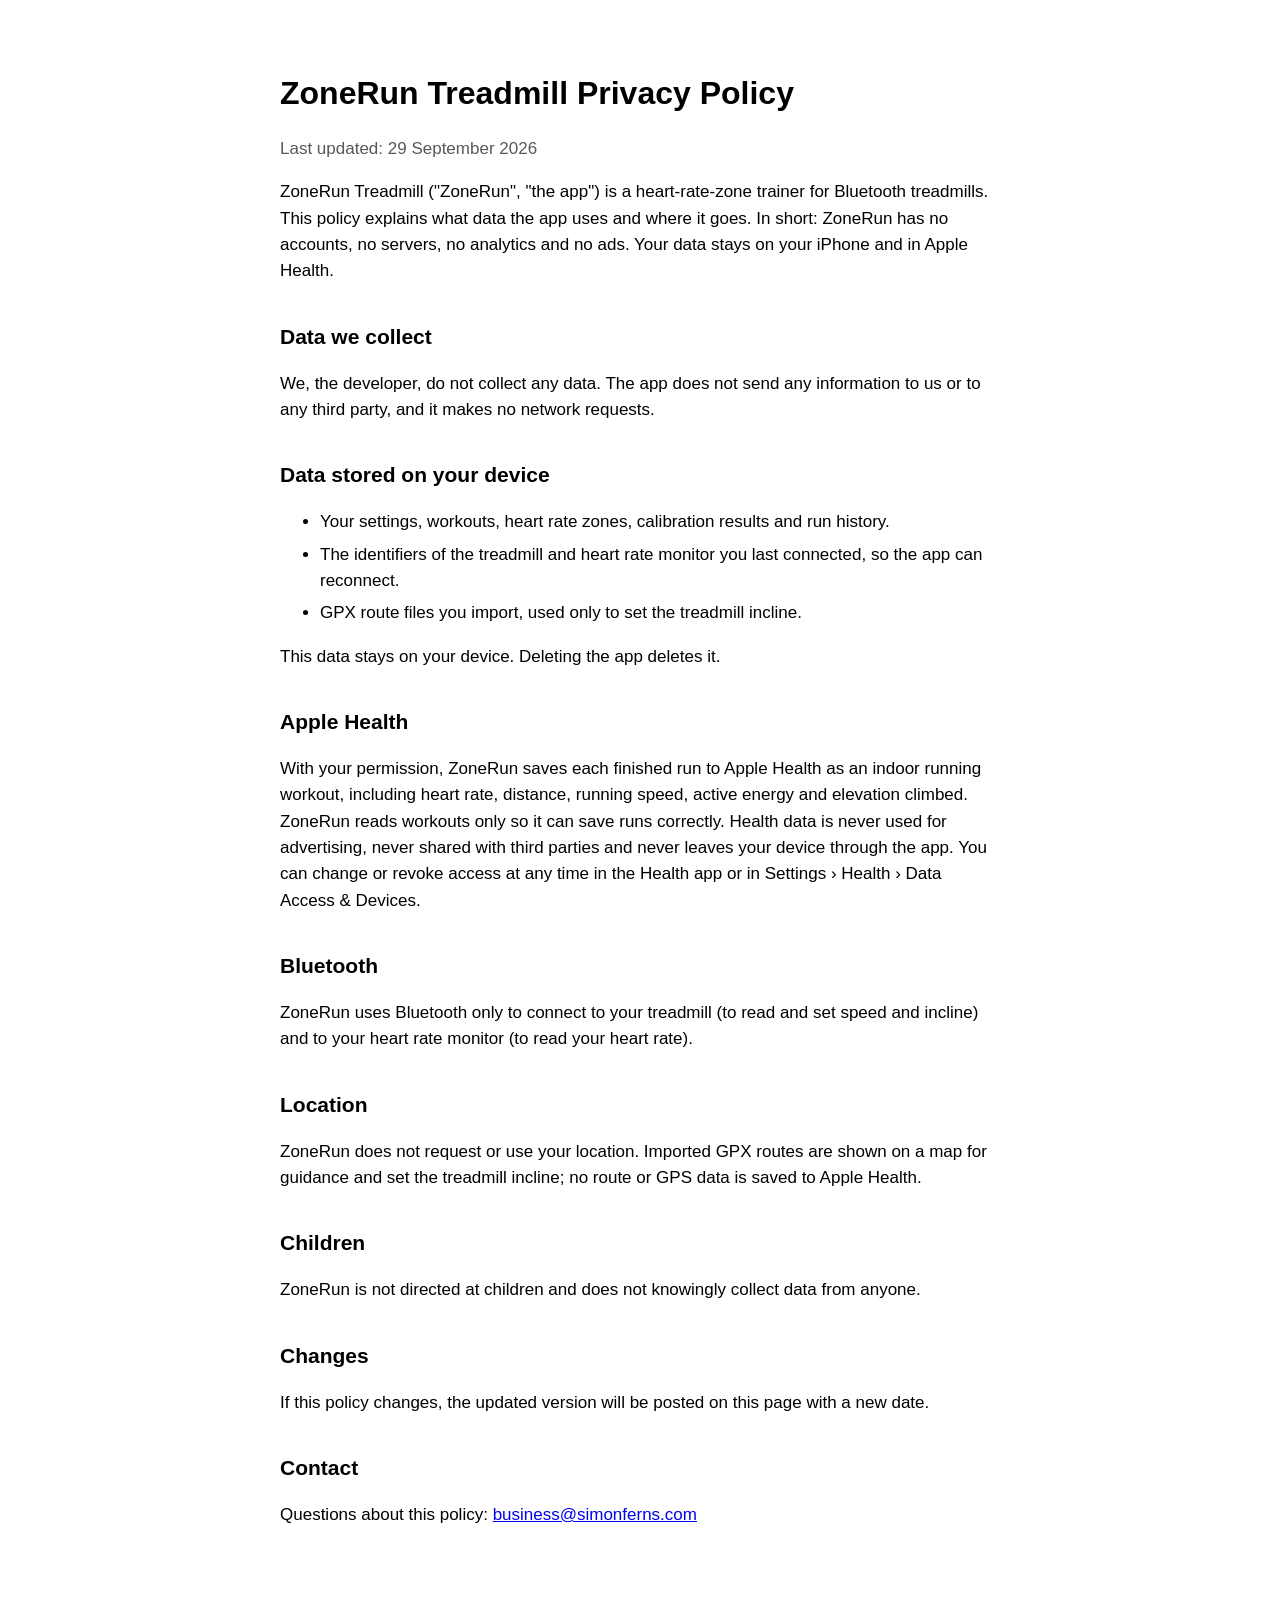
==== privacy.html @ 606d6ba1 "ZoneRun privacy policy and support page Co-authored-by: Cursor <cursoragent@cursor.com>" ====
<!DOCTYPE html>
<html lang="en">
<head>
<meta charset="utf-8">
<meta name="viewport" content="width=device-width, initial-scale=1">
<title>ZoneRun Treadmill – Privacy Policy</title>
<style>
  :root { color-scheme: light dark; }
  body { font: 17px/1.55 -apple-system, BlinkMacSystemFont, "Segoe UI", sans-serif; max-width: 720px;
         margin: 0 auto; padding: 48px 24px 80px; }
  h1 { font-size: 32px; margin-bottom: 4px; }
  h2 { font-size: 21px; margin-top: 36px; }
  .muted { opacity: 0.65; }
  li { margin: 6px 0; }
</style>
</head>
<body>
<h1>ZoneRun Treadmill Privacy Policy</h1>
<p class="muted">Last updated: 29 September 2026</p>

<p>ZoneRun Treadmill ("ZoneRun", "the app") is a heart-rate-zone trainer for Bluetooth treadmills. This policy
explains what data the app uses and where it goes. In short: ZoneRun has no accounts, no servers, no analytics
and no ads. Your data stays on your iPhone and in Apple Health.</p>

<h2>Data we collect</h2>
<p>We, the developer, do not collect any data. The app does not send any information to us or to any third party,
and it makes no network requests.</p>

<h2>Data stored on your device</h2>
<ul>
  <li>Your settings, workouts, heart rate zones, calibration results and run history.</li>
  <li>The identifiers of the treadmill and heart rate monitor you last connected, so the app can reconnect.</li>
  <li>GPX route files you import, used only to set the treadmill incline.</li>
</ul>
<p>This data stays on your device. Deleting the app deletes it.</p>

<h2>Apple Health</h2>
<p>With your permission, ZoneRun saves each finished run to Apple Health as an indoor running workout, including
heart rate, distance, running speed, active energy and elevation climbed. ZoneRun reads workouts only so it can
save runs correctly. Health data is never used for advertising, never shared with third parties and never leaves
your device through the app. You can change or revoke access at any time in the Health app or in
Settings › Health › Data Access &amp; Devices.</p>

<h2>Bluetooth</h2>
<p>ZoneRun uses Bluetooth only to connect to your treadmill (to read and set speed and incline) and to your heart
rate monitor (to read your heart rate).</p>

<h2>Location</h2>
<p>ZoneRun does not request or use your location. Imported GPX routes are shown on a map for guidance and set the
treadmill incline; no route or GPS data is saved to Apple Health.</p>

<h2>Children</h2>
<p>ZoneRun is not directed at children and does not knowingly collect data from anyone.</p>

<h2>Changes</h2>
<p>If this policy changes, the updated version will be posted on this page with a new date.</p>

<h2>Contact</h2>
<p>Questions about this policy: <a href="mailto:business@simonferns.com">business@simonferns.com</a></p>
</body>
</html>
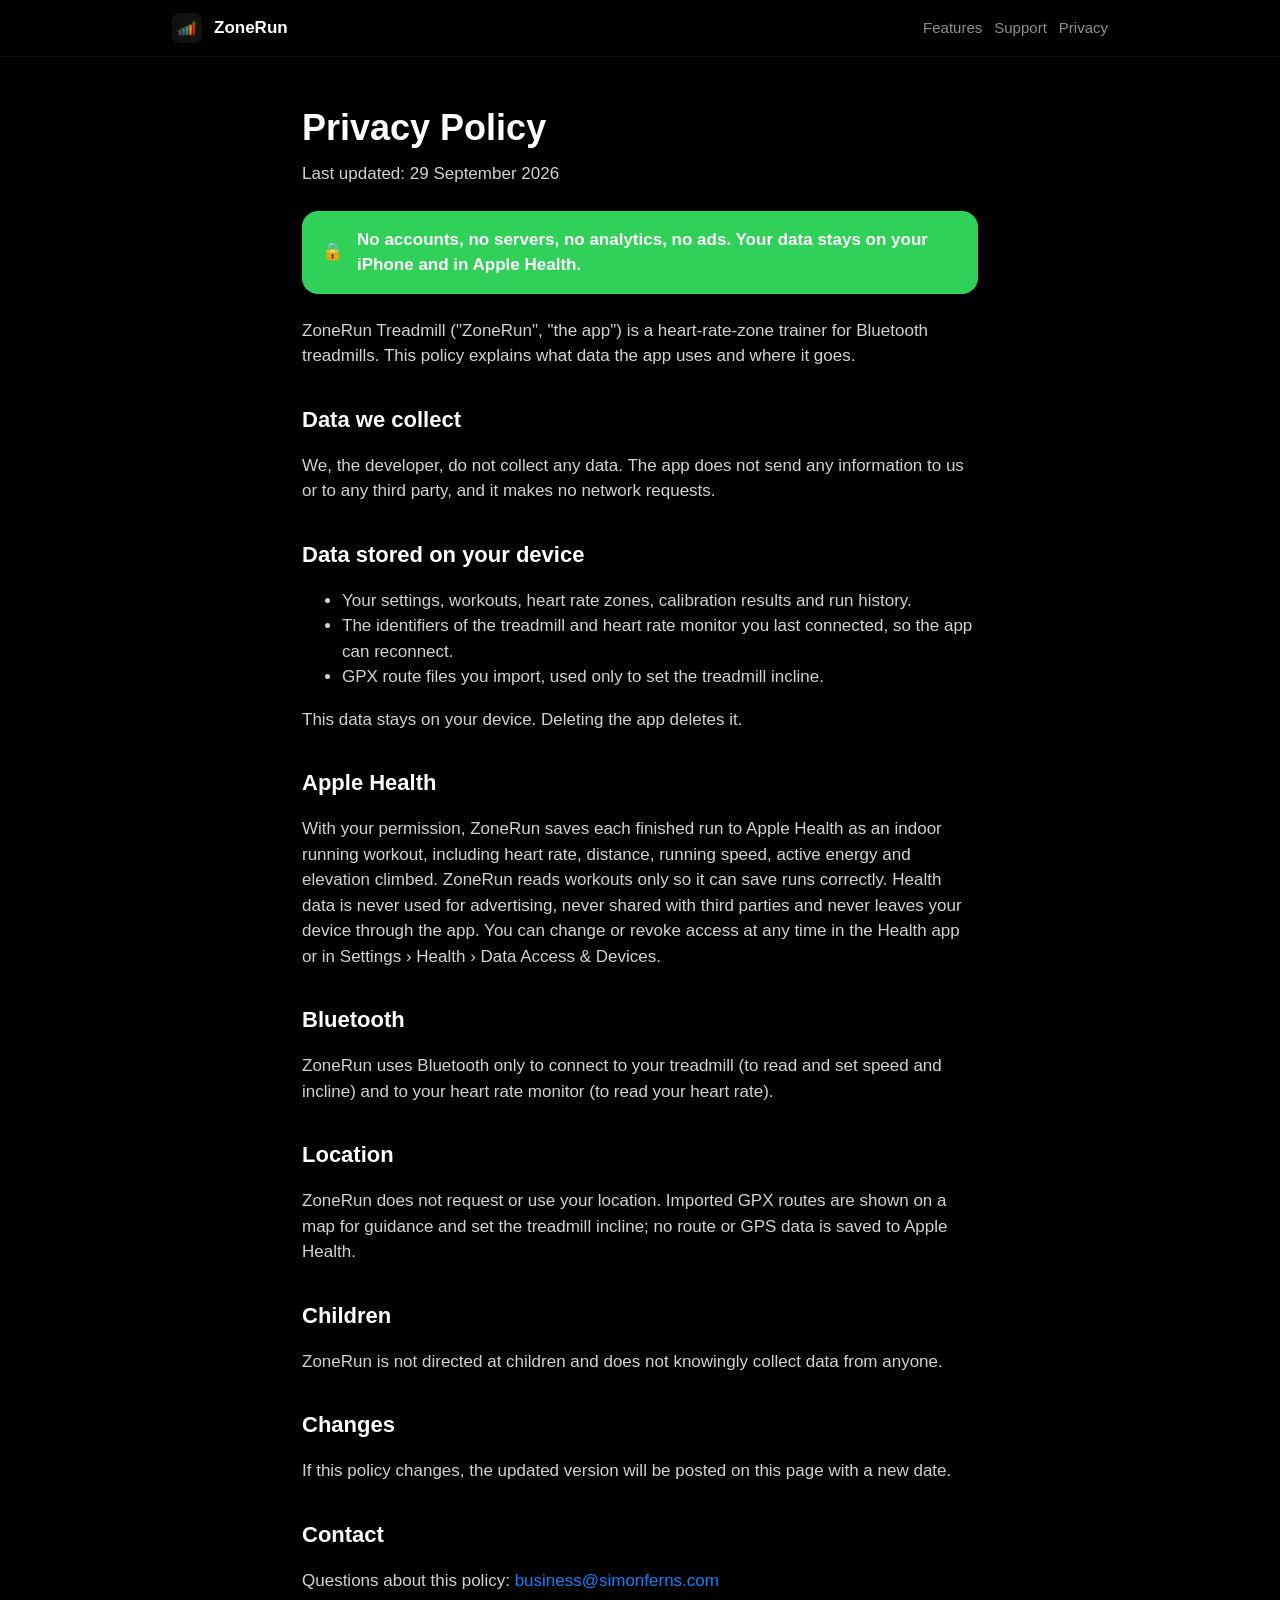
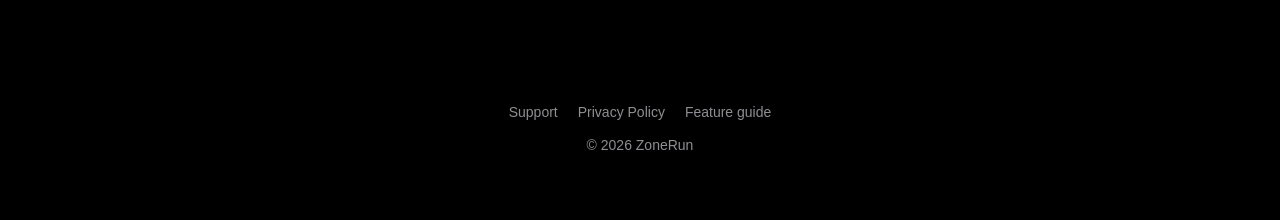
==== commit 943b6065: "Update site" ====
--- a/privacy.html
+++ b/privacy.html
@@ -4,58 +4,74 @@
 <meta charset="utf-8">
 <meta name="viewport" content="width=device-width, initial-scale=1">
 <title>ZoneRun Treadmill – Privacy Policy</title>
-<style>
-  :root { color-scheme: light dark; }
-  body { font: 17px/1.55 -apple-system, BlinkMacSystemFont, "Segoe UI", sans-serif; max-width: 720px;
-         margin: 0 auto; padding: 48px 24px 80px; }
-  h1 { font-size: 32px; margin-bottom: 4px; }
-  h2 { font-size: 21px; margin-top: 36px; }
-  .muted { opacity: 0.65; }
-  li { margin: 6px 0; }
-</style>
+<link rel="icon" href="icon.png">
+<link rel="stylesheet" href="style.css">
 </head>
 <body>
-<h1>ZoneRun Treadmill Privacy Policy</h1>
-<p class="muted">Last updated: 29 September 2026</p>
+<nav>
+  <div class="wrap">
+    <img src="icon.png" alt="">
+    <a class="name rounded" href="./">ZoneRun</a>
+    <a class="link" href="./#features">Features</a>
+    <a class="link" href="./#support">Support</a>
+    <a class="link" href="privacy.html">Privacy</a>
+  </div>
+</nav>
 
-<p>ZoneRun Treadmill ("ZoneRun", "the app") is a heart-rate-zone trainer for Bluetooth treadmills. This policy
-explains what data the app uses and where it goes. In short: ZoneRun has no accounts, no servers, no analytics
-and no ads. Your data stays on your iPhone and in Apple Health.</p>
+<main class="wrap prose">
+  <section>
+    <h1 class="section-title">Privacy Policy</h1>
+    <p class="section-sub">Last updated: 29 September 2026</p>
 
-<h2>Data we collect</h2>
-<p>We, the developer, do not collect any data. The app does not send any information to us or to any third party,
-and it makes no network requests.</p>
+    <div class="banner">
+      <span>🔒</span>
+      <span>No accounts, no servers, no analytics, no ads. Your data stays on your iPhone and in Apple Health.</span>
+    </div>
 
-<h2>Data stored on your device</h2>
-<ul>
-  <li>Your settings, workouts, heart rate zones, calibration results and run history.</li>
-  <li>The identifiers of the treadmill and heart rate monitor you last connected, so the app can reconnect.</li>
-  <li>GPX route files you import, used only to set the treadmill incline.</li>
-</ul>
-<p>This data stays on your device. Deleting the app deletes it.</p>
+    <p style="margin-top:24px">ZoneRun Treadmill ("ZoneRun", "the app") is a heart-rate-zone trainer for Bluetooth
+      treadmills. This policy explains what data the app uses and where it goes.</p>
 
-<h2>Apple Health</h2>
-<p>With your permission, ZoneRun saves each finished run to Apple Health as an indoor running workout, including
-heart rate, distance, running speed, active energy and elevation climbed. ZoneRun reads workouts only so it can
-save runs correctly. Health data is never used for advertising, never shared with third parties and never leaves
-your device through the app. You can change or revoke access at any time in the Health app or in
-Settings › Health › Data Access &amp; Devices.</p>
+    <h2>Data we collect</h2>
+    <p>We, the developer, do not collect any data. The app does not send any information to us or to any third party,
+      and it makes no network requests.</p>
 
-<h2>Bluetooth</h2>
-<p>ZoneRun uses Bluetooth only to connect to your treadmill (to read and set speed and incline) and to your heart
-rate monitor (to read your heart rate).</p>
+    <h2>Data stored on your device</h2>
+    <ul>
+      <li>Your settings, workouts, heart rate zones, calibration results and run history.</li>
+      <li>The identifiers of the treadmill and heart rate monitor you last connected, so the app can reconnect.</li>
+      <li>GPX route files you import, used only to set the treadmill incline.</li>
+    </ul>
+    <p>This data stays on your device. Deleting the app deletes it.</p>
 
-<h2>Location</h2>
-<p>ZoneRun does not request or use your location. Imported GPX routes are shown on a map for guidance and set the
-treadmill incline; no route or GPS data is saved to Apple Health.</p>
+    <h2>Apple Health</h2>
+    <p>With your permission, ZoneRun saves each finished run to Apple Health as an indoor running workout, including
+      heart rate, distance, running speed, active energy and elevation climbed. ZoneRun reads workouts only so it can
+      save runs correctly. Health data is never used for advertising, never shared with third parties and never leaves
+      your device through the app. You can change or revoke access at any time in the Health app or in
+      Settings › Health › Data Access &amp; Devices.</p>
 
-<h2>Children</h2>
-<p>ZoneRun is not directed at children and does not knowingly collect data from anyone.</p>
+    <h2>Bluetooth</h2>
+    <p>ZoneRun uses Bluetooth only to connect to your treadmill (to read and set speed and incline) and to your heart
+      rate monitor (to read your heart rate).</p>
 
-<h2>Changes</h2>
-<p>If this policy changes, the updated version will be posted on this page with a new date.</p>
+    <h2>Location</h2>
+    <p>ZoneRun does not request or use your location. Imported GPX routes are shown on a map for guidance and set the
+      treadmill incline; no route or GPS data is saved to Apple Health.</p>
 
-<h2>Contact</h2>
-<p>Questions about this policy: <a href="mailto:business@simonferns.com">business@simonferns.com</a></p>
+    <h2>Children</h2>
+    <p>ZoneRun is not directed at children and does not knowingly collect data from anyone.</p>
+
+    <h2>Changes</h2>
+    <p>If this policy changes, the updated version will be posted on this page with a new date.</p>
+
+    <h2>Contact</h2>
+    <p>Questions about this policy: <a href="mailto:business@simonferns.com">business@simonferns.com</a></p>
+  </section>
+</main>
+
+<footer>
+  <a href="./#support">Support</a><a href="privacy.html">Privacy Policy</a><a href="ZoneRun-App-Review.pdf">Feature guide</a>
+  <div style="margin-top:12px">© 2026 ZoneRun</div>
+</footer>
 </body>
 </html>
--- a/style.css
+++ b/style.css
@@ -0,0 +1,124 @@
+:root {
+  --bg: #000;
+  --card: #1c1c1e;
+  --card-2: #2c2c2e;
+  --separator: #38383a;
+  --text: #fff;
+  --secondary: #8e8e93;
+  --blue: #0a84ff;
+  --z1: #8e8e93;
+  --z2: #0a84ff;
+  --z3: #30d158;
+  --z4: #ff9f0a;
+  --z5: #ff453a;
+  --radius: 22px;
+  color-scheme: dark;
+}
+
+* { box-sizing: border-box; }
+
+body {
+  margin: 0;
+  background: var(--bg);
+  color: var(--text);
+  font: 17px/1.5 -apple-system, BlinkMacSystemFont, "SF Pro Text", "Segoe UI", sans-serif;
+  -webkit-font-smoothing: antialiased;
+}
+
+h1, h2, h3, .rounded { font-family: ui-rounded, "SF Pro Rounded", -apple-system, sans-serif; }
+
+a { color: var(--blue); text-decoration: none; }
+a:hover { text-decoration: underline; }
+
+.wrap { max-width: 980px; margin: 0 auto; padding: 0 22px; }
+
+/* Nav */
+nav { position: sticky; top: 0; z-index: 10; backdrop-filter: blur(20px); -webkit-backdrop-filter: blur(20px);
+      background: rgba(0, 0, 0, 0.72); border-bottom: 1px solid rgba(255, 255, 255, 0.06); }
+nav .wrap { display: flex; align-items: center; gap: 12px; height: 56px; }
+nav img { width: 30px; height: 30px; border-radius: 7px; }
+nav .name { font-weight: 700; color: var(--text); margin-right: auto; }
+nav a.link { color: var(--secondary); font-size: 15px; }
+nav a.link:hover { color: var(--text); text-decoration: none; }
+
+/* Hero */
+.hero { text-align: center; padding: 72px 0 40px; position: relative; overflow: hidden; }
+.hero::before { content: ""; position: absolute; inset: -40% 10% auto; height: 520px; z-index: -1;
+                background: radial-gradient(closest-side, rgba(48, 209, 88, 0.28), transparent); }
+.hero .icon { width: 132px; height: 132px; border-radius: 30px; box-shadow: 0 20px 60px rgba(48, 209, 88, 0.25); }
+.hero h1 { font-size: clamp(40px, 7vw, 64px); line-height: 1.05; margin: 26px 0 10px; letter-spacing: -0.5px; }
+.hero .tagline { font-size: clamp(19px, 2.6vw, 23px); color: var(--secondary); max-width: 620px; margin: 0 auto; }
+.zone-line { font-size: clamp(24px, 4vw, 34px); font-weight: 800; color: var(--z3); margin: 28px 0 4px; }
+.upnext { font-size: 13px; letter-spacing: 1px; color: var(--secondary); font-weight: 600; }
+
+/* Step progress bar like the live screen */
+.steps { display: flex; gap: 6px; max-width: 460px; margin: 14px auto 0; }
+.steps span { height: 6px; border-radius: 3px; flex: 1; background: var(--card-2); }
+.steps .z1 { background: var(--z1); } .steps .z2 { background: var(--z2); }
+.steps .z3 { background: var(--z3); } .steps .z4 { background: var(--z4); } .steps .z5 { background: var(--z5); }
+.steps .active { flex: 5; background: linear-gradient(90deg, var(--z3) 55%, rgba(48, 209, 88, 0.3) 55%); }
+
+.buttons { display: flex; gap: 12px; justify-content: center; flex-wrap: wrap; margin-top: 36px; }
+.btn { display: inline-flex; align-items: center; gap: 8px; padding: 14px 26px; border-radius: 999px;
+       font-weight: 600; font-size: 17px; background: var(--blue); color: #fff; }
+.btn.secondary { background: var(--card-2); color: var(--text); }
+.btn:hover { text-decoration: none; filter: brightness(1.1); }
+
+/* Sections */
+section { padding: 44px 0; }
+.section-title { font-size: clamp(28px, 4vw, 36px); margin: 0 0 6px; }
+.section-sub { color: var(--secondary); margin: 0 0 24px; }
+
+/* Screenshot gallery */
+.gallery { display: flex; gap: 20px; overflow-x: auto; scroll-snap-type: x mandatory; scrollbar-width: none;
+           padding: 8px max(22px, calc((100vw - 936px) / 2)) 22px;
+           scroll-padding: 0 max(22px, calc((100vw - 936px) / 2)); }
+.gallery::-webkit-scrollbar { display: none; }
+.gallery img { height: min(620px, 78vh); border-radius: 28px; scroll-snap-align: center; flex: none;
+               box-shadow: 0 10px 40px rgba(0, 0, 0, 0.6); }
+
+/* Feature cards */
+.grid { display: grid; grid-template-columns: repeat(auto-fit, minmax(270px, 1fr)); gap: 16px; }
+.card { background: var(--card); border-radius: var(--radius); padding: 24px; }
+.card h3 { margin: 12px 0 6px; font-size: 20px; }
+.card p { margin: 0; color: var(--secondary); font-size: 16px; }
+.dot { width: 34px; height: 34px; border-radius: 10px; display: grid; place-items: center; font-size: 18px; }
+.bg-z1 { background: rgba(142, 142, 147, 0.2); } .bg-z2 { background: rgba(10, 132, 255, 0.2); }
+.bg-z3 { background: rgba(48, 209, 88, 0.2); } .bg-z4 { background: rgba(255, 159, 10, 0.2); }
+.bg-z5 { background: rgba(255, 69, 58, 0.2); }
+
+/* Zone chart like the calibration card */
+.zones { display: grid; grid-template-columns: repeat(5, 1fr); gap: 8px; align-items: end; height: 120px; margin-bottom: 16px; }
+.zones span { border-radius: 8px; }
+.zone-rows { margin: 0; padding: 0; list-style: none; }
+.zone-rows li { display: flex; align-items: center; gap: 10px; padding: 10px 0; border-top: 1px solid var(--separator); }
+.zone-rows li:first-child { border-top: 0; }
+.zone-rows i { width: 12px; height: 12px; border-radius: 50%; }
+.zone-rows b { font-weight: 500; }
+.zone-rows em { margin-left: auto; font-style: normal; color: var(--secondary); }
+
+/* Inset grouped list (FAQ) */
+.list { background: var(--card); border-radius: var(--radius); overflow: hidden; }
+.list details { border-top: 1px solid var(--separator); margin-left: 20px; }
+.list details:first-child { border-top: 0; }
+.list summary { cursor: pointer; list-style: none; padding: 16px 20px 16px 0; font-weight: 500;
+                display: flex; justify-content: space-between; gap: 16px; }
+.list summary::-webkit-details-marker { display: none; }
+.list summary::after { content: "›"; color: var(--secondary); font-size: 22px; line-height: 1; transition: transform .2s; }
+.list details[open] summary::after { transform: rotate(90deg); }
+.list details p { margin: 0 20px 16px 0; color: var(--secondary); }
+.footnote { color: var(--secondary); font-size: 14px; margin: 8px 20px 0; }
+
+/* Banner, like the in-app status banners */
+.banner { display: flex; gap: 14px; align-items: center; background: var(--z3); color: #fff; border-radius: 16px;
+          padding: 16px 20px; font-weight: 600; }
+.banner a { color: #fff; text-decoration: underline; }
+
+/* Prose pages */
+.prose { max-width: 720px; }
+.prose h2 { font-size: 22px; margin: 34px 0 8px; }
+.prose p, .prose li { color: #d1d1d6; }
+.prose .card { margin: 16px 0; }
+
+footer { color: var(--secondary); font-size: 14px; text-align: center; padding: 48px 0 64px; }
+footer a { color: var(--secondary); margin: 0 10px; }
